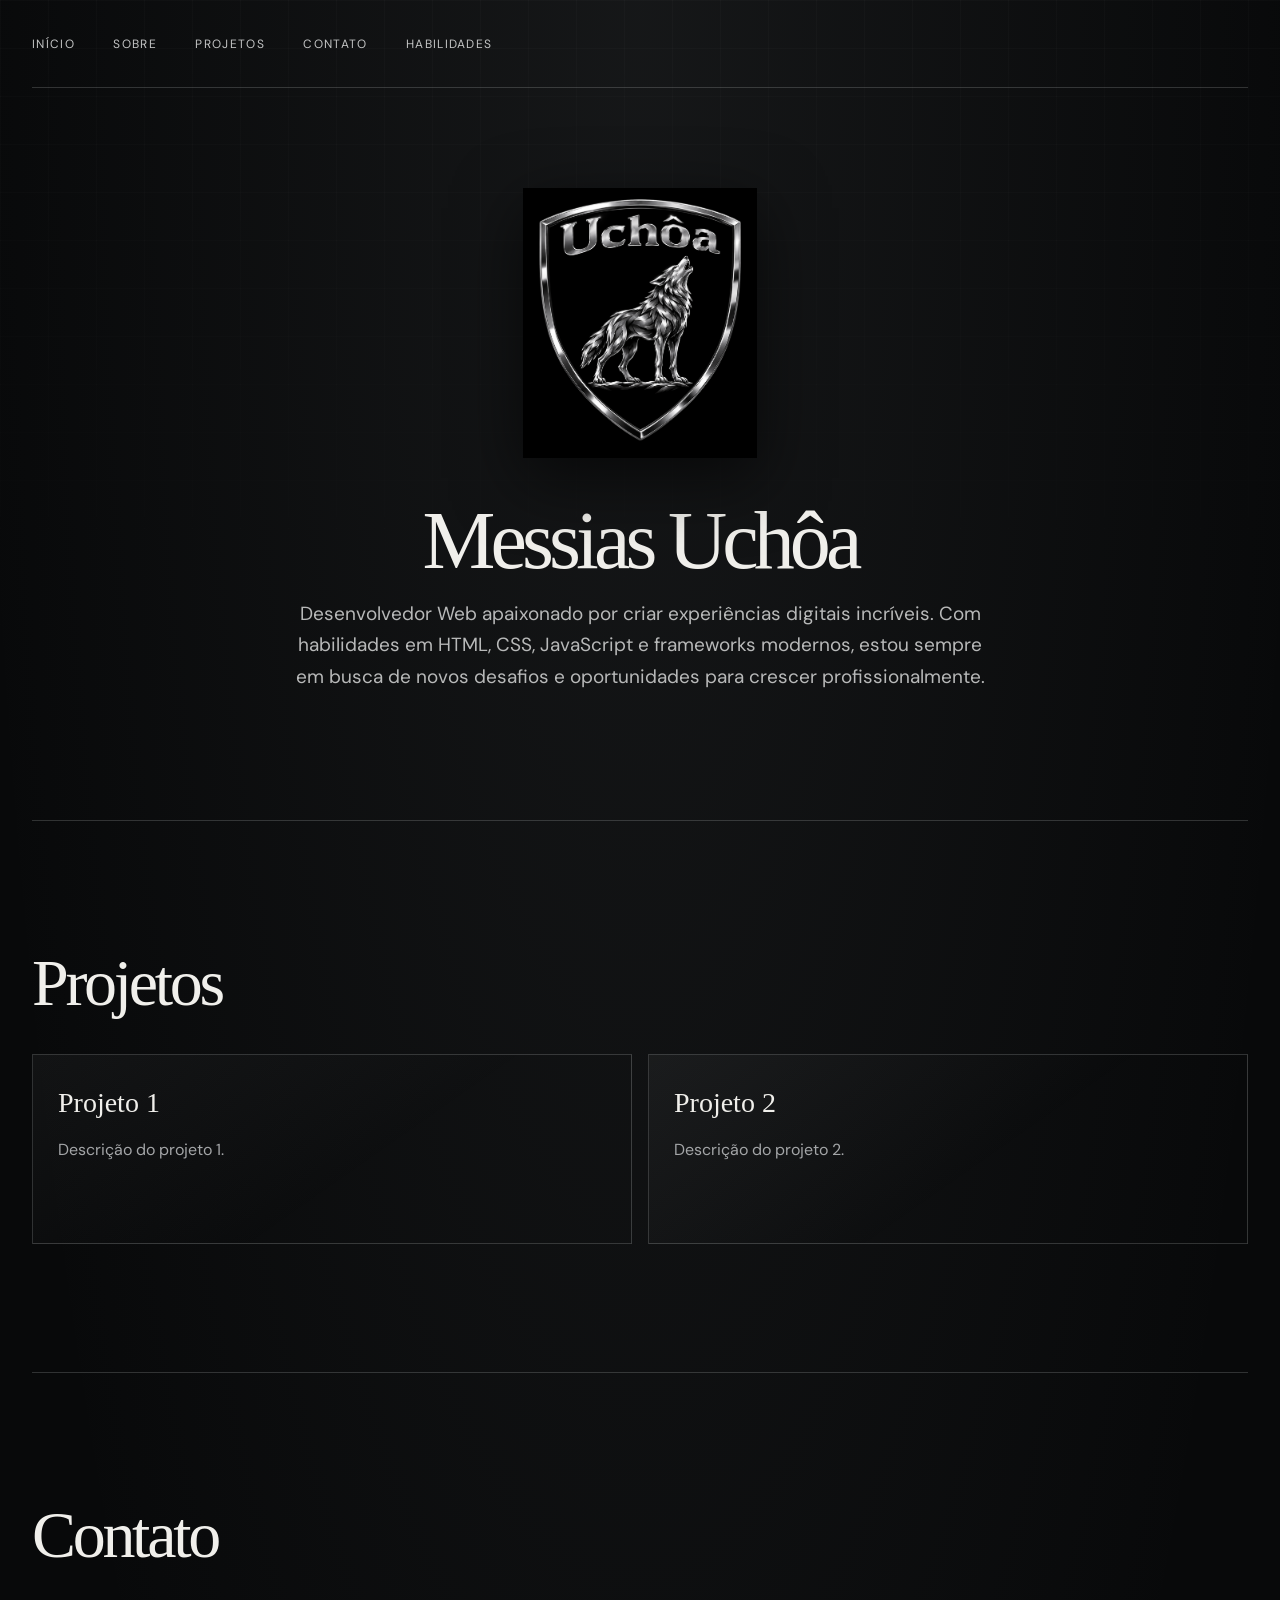
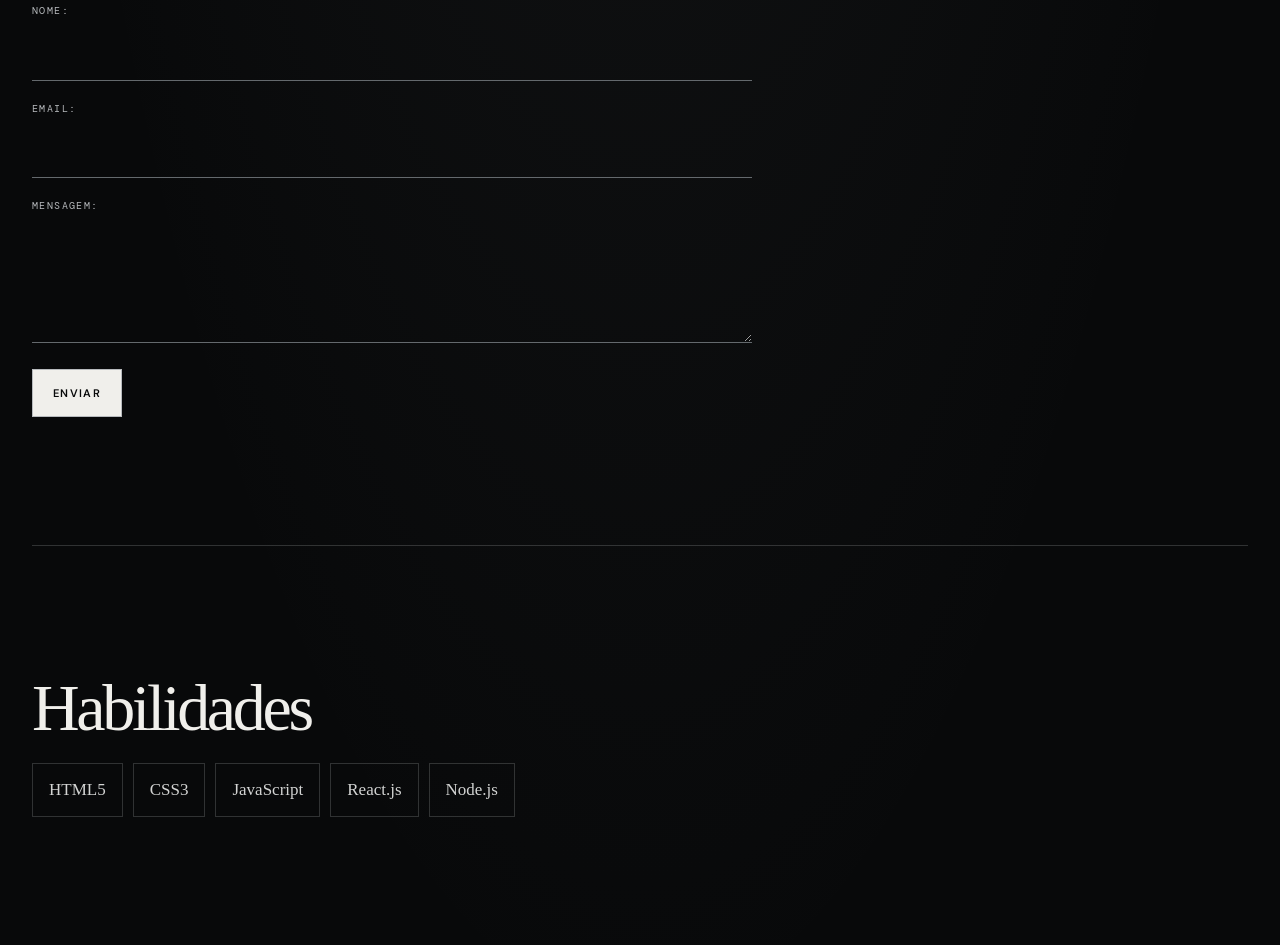
==== index.html @ 56f86faa "abc" ====
<!DOCTYPE html>
<html lang="pt">
<head>
    <meta charset="UTF-8">
    <meta name="viewport" content="width=device-width, initial-scale=1.0">
    <title>Messias Uchôa | Desenvolvedor Web | Portfólio</title>
    <link rel="stylesheet" href="style.css">
</head>
<body class="pagina-principal">
    <nav class="inicio">
        <ul>
            <li><a href="index.html">Início</a></li>
            <li><a href="sobre.html">Sobre</a></li>
            <li><a href="projetos.html">Projetos</a></li>
            <li><a href="contato.html">Contato</a></li>
            <li><a href="habilidades.html">Habilidades</a></li>
        </ul>
    </nav>

    <main>
        <img src="assets/Emblema de Lobo Cromado Uchôa.png" alt="Messias Uchôa" class="logo">
        <section class="sobre" id="sobre">
            <h1>Messias Uchôa</h1>
            <p>Desenvolvedor Web apaixonado por criar experiências digitais incríveis. Com habilidades em HTML, CSS, JavaScript e frameworks modernos, estou sempre em busca de novos desafios e oportunidades para crescer profissionalmente.</p>
        </section>

        <section class="projetos" id="projetos">
            <h2>Projetos</h2>
            <div class="projeto">
                <h3>Projeto 1</h3>
                <p>Descrição do projeto 1.</p>
            </div>
            <div class="projeto">
                <h3>Projeto 2</h3>
                <p>Descrição do projeto 2.</p>
            </div>
        </section>

        <section class="contato" id="contato">
            <h2>Contato</h2>
            <form action="#" method="post">
                <label for="nome">Nome:</label>
                <input type="text" id="nome" name="nome" required>

                <label for="email">Email:</label>
                <input type="email" id="email" name="email" required>

                <label for="mensagem">Mensagem:</label>
                <textarea id="mensagem" name="mensagem" required></textarea>

                <button type="submit">Enviar</button>
            </form>
        </section>

        <section class="habilidades" id="habilidades">
            <h2>Habilidades</h2>
            <ul>
                <li>HTML5</li>
                <li>CSS3</li>
                <li>JavaScript</li>
                <li>React.js</li>
                <li>Node.js</li>
            </ul>
        </section>
</body>
</html>
---- style.css ----
@import url('https://fonts.googleapis.com/css2?family=DM+Mono:wght@400;500&family=DM+Sans:wght@400;500;600;700&family=Mrs+Saint+Delafield&display=swap');

:root {
    color-scheme: dark;
    --ink: #08090a;
    --ink-soft: #111315;
    --paper: #f0efeb;
    --muted: #a4a6a8;
    --silver: #b7babd;
    --silver-dark: #64696d;
    --line: rgba(224, 227, 229, 0.19);
    --serif: Georgia, 'Times New Roman', serif;
    --sans: 'DM Sans', Arial, sans-serif;
    --mono: 'DM Mono', monospace;
    --script: 'Mrs Saint Delafield', 'Brush Script MT', cursive;
    --page-width: 1240px;
}

* {
    box-sizing: border-box;
}

html {
    scroll-behavior: smooth;
    scroll-padding-top: 100px;
}

body {
    margin: 0;
    min-width: 320px;
    background:
        radial-gradient(ellipse at 50% 0, rgba(160, 166, 170, 0.09), transparent 42rem),
        var(--ink);
    color: var(--paper);
    font-family: var(--sans);
    font-size: 16px;
    line-height: 1.65;
    -webkit-font-smoothing: antialiased;
}

body::before {
    position: fixed;
    z-index: -1;
    inset: 0;
    background-image: linear-gradient(rgba(255, 255, 255, 0.018) 1px, transparent 1px), linear-gradient(90deg, rgba(255, 255, 255, 0.018) 1px, transparent 1px);
    background-size: 48px 48px;
    content: '';
    mask-image: linear-gradient(to bottom, black, transparent 82%);
    pointer-events: none;
}

a {
    color: inherit;
    text-decoration: none;
}

button,
input,
textarea {
    font: inherit;
}

button,
a,
input,
textarea {
    -webkit-tap-highlight-color: transparent;
}

:focus-visible {
    outline: 2px solid var(--silver);
    outline-offset: 4px;
}

::selection {
    background: var(--silver);
    color: var(--ink);
}

.inicio,
.site-header {
    position: relative;
    z-index: 5;
    display: flex;
    width: min(calc(100% - 64px), var(--page-width));
    min-height: 88px;
    margin: 0 auto;
    align-items: center;
    justify-content: space-between;
    border-bottom: 1px solid var(--line);
}

.brand {
    display: inline-flex;
    align-items: center;
    gap: 12px;
    color: var(--paper);
    font-family: var(--serif);
    font-size: 17px;
    letter-spacing: 0.035em;
}

.brand-mark {
    display: grid;
    width: 35px;
    height: 35px;
    place-items: center;
    border: 1px solid var(--silver-dark);
    border-radius: 50%;
    color: var(--silver);
    font-family: var(--script);
    font-size: 27px;
    line-height: 1;
}

.inicio ul,
.site-nav ul {
    display: flex;
    margin: 0;
    padding: 0;
    align-items: center;
    gap: clamp(18px, 3vw, 40px);
    list-style: none;
}

.inicio a,
.site-nav a {
    position: relative;
    color: #c3c4c4;
    font-size: 12px;
    letter-spacing: 0.11em;
    text-transform: uppercase;
    transition: color 180ms ease;
}

.inicio a::after,
.site-nav a::after {
    position: absolute;
    right: 0;
    bottom: -8px;
    left: 0;
    height: 1px;
    background: var(--silver);
    content: '';
    transform: scaleX(0);
    transform-origin: left;
    transition: transform 220ms ease;
}

.inicio a:hover,
.site-nav a:hover,
.site-nav a[aria-current='page'] {
    color: var(--paper);
}

.inicio a:hover::after,
.site-nav a:hover::after,
.site-nav a[aria-current='page']::after {
    transform: scaleX(1);
}

.menu-toggle {
    display: none;
    width: 42px;
    height: 42px;
    padding: 10px;
    border: 1px solid var(--line);
    background: transparent;
    color: var(--paper);
    cursor: pointer;
}

.menu-toggle span {
    display: block;
    height: 1px;
    margin: 5px 0;
    background: currentColor;
}

main {
    width: min(calc(100% - 64px), var(--page-width));
    margin: 0 auto;
}

.hero {
    position: relative;
    display: grid;
    min-height: min(760px, calc(100svh - 88px));
    padding: 100px 0 84px;
    align-content: center;
    grid-template-columns: minmax(0, 1fr) minmax(240px, 0.62fr);
    align-items: center;
    gap: clamp(36px, 8vw, 120px);
}

.hero-copy {
    position: relative;
    z-index: 1;
    max-width: 740px;
}

.eyebrow,
.section-kicker,
.meta-label {
    color: var(--silver);
    font-family: var(--mono);
    font-size: 10px;
    letter-spacing: 0.2em;
    line-height: 1.7;
    text-transform: uppercase;
}

.eyebrow {
    display: flex;
    align-items: center;
    gap: 12px;
}

.eyebrow::before {
    width: 32px;
    height: 1px;
    background: var(--silver-dark);
    content: '';
}

h1,
h2,
h3,
p {
    margin-top: 0;
}

.hero h1 {
    max-width: 780px;
    margin: 24px 0 22px;
    font-family: var(--serif);
    font-size: clamp(54px, 8.3vw, 116px);
    font-weight: 400;
    letter-spacing: -0.065em;
    line-height: 0.95;
}

.hero h1 .script-word,
.script-word {
    display: inline-block;
    color: var(--silver);
    font-family: var(--script);
    font-size: 1.16em;
    font-weight: 400;
    letter-spacing: 0;
    line-height: 0.75;
}

.hero-lede {
    max-width: 540px;
    margin-bottom: 32px;
    color: #b8b9b9;
    font-size: clamp(15px, 1.5vw, 18px);
}

.hero-actions {
    display: flex;
    flex-wrap: wrap;
    align-items: center;
    gap: 14px;
}

.button {
    display: inline-flex;
    min-height: 48px;
    padding: 0 20px;
    align-items: center;
    justify-content: center;
    gap: 12px;
    border: 1px solid var(--silver);
    background: var(--paper);
    color: var(--ink);
    cursor: pointer;
    font-size: 11px;
    font-weight: 600;
    letter-spacing: 0.12em;
    text-transform: uppercase;
    transition: background 180ms ease, color 180ms ease, transform 180ms ease;
}

.button:hover {
    background: transparent;
    color: var(--paper);
    transform: translateY(-2px);
}

.button-secondary {
    background: transparent;
    color: var(--paper);
}

.button-secondary:hover {
    background: var(--paper);
    color: var(--ink);
}

.button-arrow {
    font-size: 16px;
    line-height: 1;
}

.hero-portrait {
    position: relative;
    display: grid;
    min-height: 360px;
    place-items: center;
}

.hero-portrait::before,
.hero-portrait::after {
    position: absolute;
    content: '';
}

.hero-portrait::before {
    inset: 4% 6%;
    border: 1px solid rgba(195, 199, 201, 0.48);
    clip-path: polygon(50% 0, 91% 15%, 100% 50%, 91% 85%, 50% 100%, 9% 85%, 0 50%, 9% 15%);
}

.hero-portrait::after {
    inset: 9% 11%;
    border: 1px solid rgba(195, 199, 201, 0.18);
    clip-path: polygon(50% 0, 91% 15%, 100% 50%, 91% 85%, 50% 100%, 9% 85%, 0 50%, 9% 15%);
}

.hero-portrait img {
    position: relative;
    z-index: 1;
    width: min(76%, 310px);
    max-height: 360px;
    object-fit: contain;
    filter: drop-shadow(0 22px 40px rgba(0, 0, 0, 0.68));
    animation: emblem-arrive 1.1s cubic-bezier(0.2, 0.7, 0.2, 1) both;
}

.portrait-caption {
    position: absolute;
    right: 0;
    bottom: 0;
    left: 0;
    color: var(--muted);
    font-family: var(--mono);
    font-size: 9px;
    letter-spacing: 0.14em;
    text-align: center;
    text-transform: uppercase;
}

.architectural-rule {
    display: grid;
    margin: 12px 0;
    align-items: center;
    grid-template-columns: 1fr auto 1fr;
    gap: 16px;
    color: var(--silver-dark);
}

.architectural-rule::before,
.architectural-rule::after {
    height: 1px;
    background: var(--line);
    content: '';
}

.architectural-rule span {
    font-family: var(--serif);
    font-size: 18px;
}

.content-section {
    padding: clamp(72px, 10vw, 132px) 0;
    border-top: 1px solid var(--line);
}

.section-heading {
    display: flex;
    margin-bottom: 42px;
    align-items: end;
    justify-content: space-between;
    gap: 24px;
}

.section-heading h2,
.page-heading h1 {
    margin: 10px 0 0;
    font-family: var(--serif);
    font-size: clamp(38px, 5.2vw, 66px);
    font-weight: 400;
    letter-spacing: -0.05em;
    line-height: 1.02;
}

.section-heading p {
    max-width: 390px;
    margin-bottom: 2px;
    color: var(--muted);
    font-size: 14px;
}

.intro-grid {
    display: grid;
    grid-template-columns: 0.7fr 1.3fr;
    gap: clamp(30px, 8vw, 112px);
}

.intro-aside {
    color: var(--silver);
    font-family: var(--script);
    font-size: 50px;
    line-height: 1;
}

.intro-copy {
    max-width: 690px;
    color: #c2c3c3;
    font-size: clamp(17px, 2vw, 22px);
    line-height: 1.7;
}

.intro-copy p:last-child {
    margin-bottom: 0;
}

.project-grid {
    display: grid;
    grid-template-columns: repeat(2, minmax(0, 1fr));
    gap: 18px;
}

.project-card {
    position: relative;
    display: flex;
    min-height: 290px;
    padding: 28px;
    flex-direction: column;
    justify-content: space-between;
    overflow: hidden;
    border: 1px solid var(--line);
    background: linear-gradient(145deg, rgba(202, 205, 207, 0.055), transparent 58%);
    transition: border-color 220ms ease, transform 220ms ease, background 220ms ease;
}

.project-card:hover {
    border-color: rgba(224, 227, 229, 0.5);
    background: linear-gradient(145deg, rgba(202, 205, 207, 0.11), transparent 64%);
    transform: translateY(-4px);
}

.project-index {
    color: var(--silver-dark);
    font-family: var(--mono);
    font-size: 11px;
    letter-spacing: 0.15em;
}

.project-card h3 {
    margin: 16px 0 8px;
    font-family: var(--serif);
    font-size: clamp(26px, 3vw, 36px);
    font-weight: 400;
}

.project-card p {
    max-width: 440px;
    margin: 0;
    color: var(--muted);
    font-size: 14px;
}

.project-tags {
    display: flex;
    margin-top: 24px;
    flex-wrap: wrap;
    gap: 8px;
}

.project-tags span {
    padding: 5px 9px;
    border: 1px solid var(--line);
    color: #b8b9b9;
    font-family: var(--mono);
    font-size: 9px;
    letter-spacing: 0.06em;
    text-transform: uppercase;
}

.skills-list {
    display: flex;
    padding: 0;
    flex-wrap: wrap;
    gap: 10px;
    list-style: none;
}

.skills-list li {
    padding: 12px 16px;
    border: 1px solid var(--line);
    color: #d3d4d3;
    font-family: var(--serif);
    font-size: 17px;
}

.contact-panel {
    display: grid;
    padding: clamp(28px, 6vw, 70px);
    border: 1px solid var(--line);
    background: linear-gradient(125deg, rgba(189, 193, 196, 0.09), transparent 55%);
    grid-template-columns: 1fr auto;
    align-items: center;
    gap: 28px;
}

.contact-panel h2 {
    max-width: 660px;
    margin: 10px 0 12px;
    font-family: var(--serif);
    font-size: clamp(35px, 5vw, 60px);
    font-weight: 400;
    letter-spacing: -0.05em;
    line-height: 1.04;
}

.contact-panel p {
    max-width: 480px;
    margin: 0;
    color: var(--muted);
}

.page-heading {
    max-width: 790px;
    padding: clamp(76px, 12vw, 150px) 0 58px;
}

.page-heading .lede {
    max-width: 590px;
    margin: 22px 0 0;
    color: #b8b9b9;
    font-size: 18px;
}

.page-heading h1 {
    font-size: clamp(54px, 8vw, 100px);
}

.detail-grid {
    display: grid;
    grid-template-columns: repeat(3, minmax(0, 1fr));
    gap: 14px;
}

.detail-card {
    padding: 24px;
    border: 1px solid var(--line);
}

.detail-card h3 {
    margin: 30px 0 10px;
    font-family: var(--serif);
    font-size: 25px;
    font-weight: 400;
}

.detail-card p {
    margin: 0;
    color: var(--muted);
    font-size: 14px;
}

.timeline {
    display: grid;
    gap: 0;
}

.timeline-item {
    display: grid;
    padding: 25px 0;
    border-top: 1px solid var(--line);
    grid-template-columns: 150px 1fr;
    gap: 26px;
}

.timeline-item .meta-label {
    padding-top: 5px;
}

.timeline-item h3 {
    margin-bottom: 8px;
    font-family: var(--serif);
    font-size: 24px;
    font-weight: 400;
}

.timeline-item p {
    max-width: 640px;
    margin: 0;
    color: var(--muted);
}

.contact-layout {
    display: grid;
    padding-bottom: 100px;
    grid-template-columns: minmax(0, 0.8fr) minmax(0, 1.2fr);
    gap: clamp(36px, 9vw, 120px);
}

.contact-note {
    max-width: 380px;
    color: #b8b9b9;
}

.contact-note .script-word {
    margin: 22px 0;
    font-size: 62px;
}

.contact-form {
    display: grid;
    gap: 20px;
}

.form-field {
    display: grid;
    gap: 8px;
}

.form-field label {
    color: var(--silver);
    font-family: var(--mono);
    font-size: 10px;
    letter-spacing: 0.14em;
    text-transform: uppercase;
}

.form-field input,
.form-field textarea {
    width: 100%;
    padding: 13px 0;
    border: 0;
    border-bottom: 1px solid var(--silver-dark);
    border-radius: 0;
    outline: 0;
    background: transparent;
    color: var(--paper);
    transition: border-color 180ms ease;
}

.form-field textarea {
    min-height: 126px;
    resize: vertical;
}

.form-field input:focus,
.form-field textarea:focus {
    border-color: var(--paper);
}

.form-field input::placeholder,
.form-field textarea::placeholder {
    color: #777b7e;
}

.form-actions {
    display: flex;
    align-items: center;
    flex-wrap: wrap;
    gap: 18px;
}

.form-status {
    min-height: 24px;
    margin: 0;
    color: var(--silver);
    font-size: 13px;
}

.site-footer {
    display: flex;
    width: min(calc(100% - 64px), var(--page-width));
    min-height: 100px;
    margin: 0 auto;
    align-items: center;
    justify-content: space-between;
    gap: 20px;
    border-top: 1px solid var(--line);
    color: var(--muted);
    font-family: var(--mono);
    font-size: 10px;
    letter-spacing: 0.08em;
}

.site-footer p {
    margin: 0;
}

.back-to-top {
    color: var(--paper);
    transition: color 180ms ease;
}

.back-to-top:hover {
    color: var(--silver);
}

[data-reveal] {
    transition: opacity 650ms ease, transform 650ms cubic-bezier(0.2, 0.7, 0.2, 1);
}

html.js [data-reveal] {
    opacity: 0;
    transform: translateY(18px);
}

html.js [data-reveal].is-visible {
    opacity: 1;
    transform: translateY(0);
}

.typing-caret {
    display: inline-block;
    width: 1px;
    height: 0.85em;
    margin-left: 5px;
    vertical-align: -0.02em;
    background: currentColor;
    animation: caret-blink 950ms step-end infinite;
}

@keyframes caret-blink {
    50% { opacity: 0; }
}

@keyframes emblem-arrive {
    from { opacity: 0; transform: translateY(14px) scale(0.97); }
    to { opacity: 1; transform: translateY(0) scale(1); }
}

@media (max-width: 760px) {
    .inicio,
    .site-header,
    main,
    .site-footer {
        width: min(calc(100% - 40px), var(--page-width));
    }

    .inicio,
    .site-header {
        min-height: 72px;
    }

    .menu-toggle {
        display: block;
    }

    .inicio ul,
    .site-nav ul {
        position: absolute;
        top: calc(100% + 1px);
        right: 0;
        left: 0;
        display: none;
        padding: 18px 20px;
        align-items: stretch;
        flex-direction: column;
        gap: 0;
        border: 1px solid var(--line);
        background: #101213;
    }

    .inicio ul.is-open,
    .site-nav ul.is-open {
        display: flex;
    }

    .inicio li,
    .site-nav li {
        padding: 11px 0;
    }

    .inicio a,
    .site-nav a {
        display: inline-block;
    }

    .hero {
        min-height: unset;
        padding: 88px 0 64px;
        grid-template-columns: 1fr;
        gap: 44px;
    }

    .hero-portrait {
        min-height: 270px;
        grid-row: 1;
    }

    .hero-portrait img {
        width: min(66%, 240px);
        max-height: 260px;
    }

    .hero-portrait::before {
        inset: 3% 13%;
    }

    .hero-portrait::after {
        inset: 8% 18%;
    }

    .hero-copy {
        grid-row: 2;
    }

    .hero h1 {
        font-size: clamp(54px, 13vw, 88px);
    }

    .section-heading {
        align-items: start;
        flex-direction: column;
    }

    .intro-grid,
    .contact-layout {
        grid-template-columns: 1fr;
    }

    .intro-aside {
        font-size: 42px;
    }

    .detail-grid {
        grid-template-columns: 1fr;
    }

    .contact-panel {
        grid-template-columns: 1fr;
    }
}

@media (max-width: 520px) {
    .project-grid {
        grid-template-columns: 1fr;
    }

    .project-card {
        min-height: 250px;
        padding: 22px;
    }

    .timeline-item {
        grid-template-columns: 1fr;
        gap: 10px;
    }

    .site-footer {
        min-height: 88px;
        align-items: flex-start;
        justify-content: center;
        flex-direction: column;
        gap: 8px;
    }

    .page-heading h1 {
        font-size: clamp(50px, 14vw, 72px);
    }
}

@media (prefers-reduced-motion: reduce) {
    *,
    *::before,
    *::after {
        scroll-behavior: auto !important;
        animation-duration: 0.01ms !important;
        animation-iteration-count: 1 !important;
        transition-duration: 0.01ms !important;
    }

    [data-reveal] {
        opacity: 1;
        transform: none;
    }
}

.pagina-principal main > .logo {
    display: block;
    width: min(250px, 58%);
    max-height: 270px;
    margin: clamp(54px, 9vw, 100px) auto 30px;
    object-fit: contain;
    filter: drop-shadow(0 20px 34px rgba(0, 0, 0, 0.62));
}

.pagina-principal main > .sobre {
    padding: 12px 0 clamp(76px, 10vw, 132px);
    text-align: center;
}

.pagina-principal .sobre h1 {
    margin-bottom: 16px;
    font-family: var(--serif);
    font-size: clamp(48px, 7vw, 82px);
    font-weight: 400;
    letter-spacing: -0.06em;
    line-height: 1;
}

.pagina-principal .sobre p {
    max-width: 700px;
    margin: 0 auto;
    color: #b8b9b9;
    font-size: clamp(16px, 2vw, 19px);
}

.pagina-principal .projetos {
    display: grid;
    padding: clamp(72px, 10vw, 132px) 0;
    border-top: 1px solid var(--line);
    grid-template-columns: repeat(2, minmax(0, 1fr));
    gap: 16px;
}

.pagina-principal .projetos > h2,
.pagina-principal .contato > h2,
.pagina-principal .habilidades > h2 {
    margin: 0 0 22px;
    font-family: var(--serif);
    font-size: clamp(38px, 5.2vw, 66px);
    font-weight: 400;
    letter-spacing: -0.05em;
    line-height: 1.02;
}

.pagina-principal .projetos > h2 {
    grid-column: 1 / -1;
}

.pagina-principal .projeto {
    min-height: 190px;
    padding: 25px;
    border: 1px solid var(--line);
    background: linear-gradient(145deg, rgba(202, 205, 207, 0.055), transparent 58%);
    transition: border-color 220ms ease, transform 220ms ease;
}

.pagina-principal .projeto:hover {
    border-color: rgba(224, 227, 229, 0.5);
    transform: translateY(-4px);
}

.pagina-principal .projeto h3 {
    margin: 0 0 10px;
    font-family: var(--serif);
    font-size: 28px;
    font-weight: 400;
}

.pagina-principal .projeto p {
    margin: 0;
    color: var(--muted);
}

.pagina-principal .contato,
.pagina-principal .habilidades {
    padding: clamp(72px, 10vw, 132px) 0;
    border-top: 1px solid var(--line);
}

.pagina-principal .contato form {
    display: grid;
    max-width: 720px;
    gap: 8px;
}

.pagina-principal .contato label {
    margin-top: 12px;
    color: var(--silver);
    font-family: var(--mono);
    font-size: 10px;
    letter-spacing: 0.14em;
    text-transform: uppercase;
}

.pagina-principal .contato input,
.pagina-principal .contato textarea {
    width: 100%;
    padding: 13px 0;
    border: 0;
    border-bottom: 1px solid var(--silver-dark);
    border-radius: 0;
    outline: 0;
    background: transparent;
    color: var(--paper);
}

.pagina-principal .contato input:focus,
.pagina-principal .contato textarea:focus {
    border-color: var(--paper);
}

.pagina-principal .contato textarea {
    min-height: 120px;
}

.pagina-principal .contato button {
    width: fit-content;
    min-height: 48px;
    margin-top: 18px;
    padding: 0 20px;
    border: 1px solid var(--silver);
    background: var(--paper);
    color: var(--ink);
    cursor: pointer;
    font-size: 11px;
    font-weight: 600;
    letter-spacing: 0.12em;
    text-transform: uppercase;
    transition: background 180ms ease, color 180ms ease;
}

.pagina-principal .contato button:hover {
    background: transparent;
    color: var(--paper);
}

.pagina-principal .habilidades ul {
    display: flex;
    margin: 0;
    padding: 0;
    flex-wrap: wrap;
    gap: 10px;
    list-style: none;
}

.pagina-principal .habilidades li {
    padding: 12px 16px;
    border: 1px solid var(--line);
    color: #d3d4d3;
    font-family: var(--serif);
    font-size: 17px;
}

@media (max-width: 760px) {
    .pagina-principal .inicio {
        min-height: 72px;
        height: auto;
        padding-block: 12px;
        flex-wrap: wrap;
        row-gap: 12px;
    }

    .pagina-principal .inicio ul {
        position: static;
        display: flex;
        flex-basis: 100%;
        padding: 0;
        flex-direction: row;
        flex-wrap: wrap;
        justify-content: flex-start;
        gap: 8px 14px;
        border: 0;
        background: transparent;
    }

    .pagina-principal .inicio li {
        padding: 0;
    }

    .pagina-principal .inicio a {
        font-size: 9px;
    }
}

@media (max-width: 520px) {
    .pagina-principal .projetos {
        grid-template-columns: 1fr;
    }

    .pagina-principal .projetos > h2 {
        grid-column: auto;
    }
}
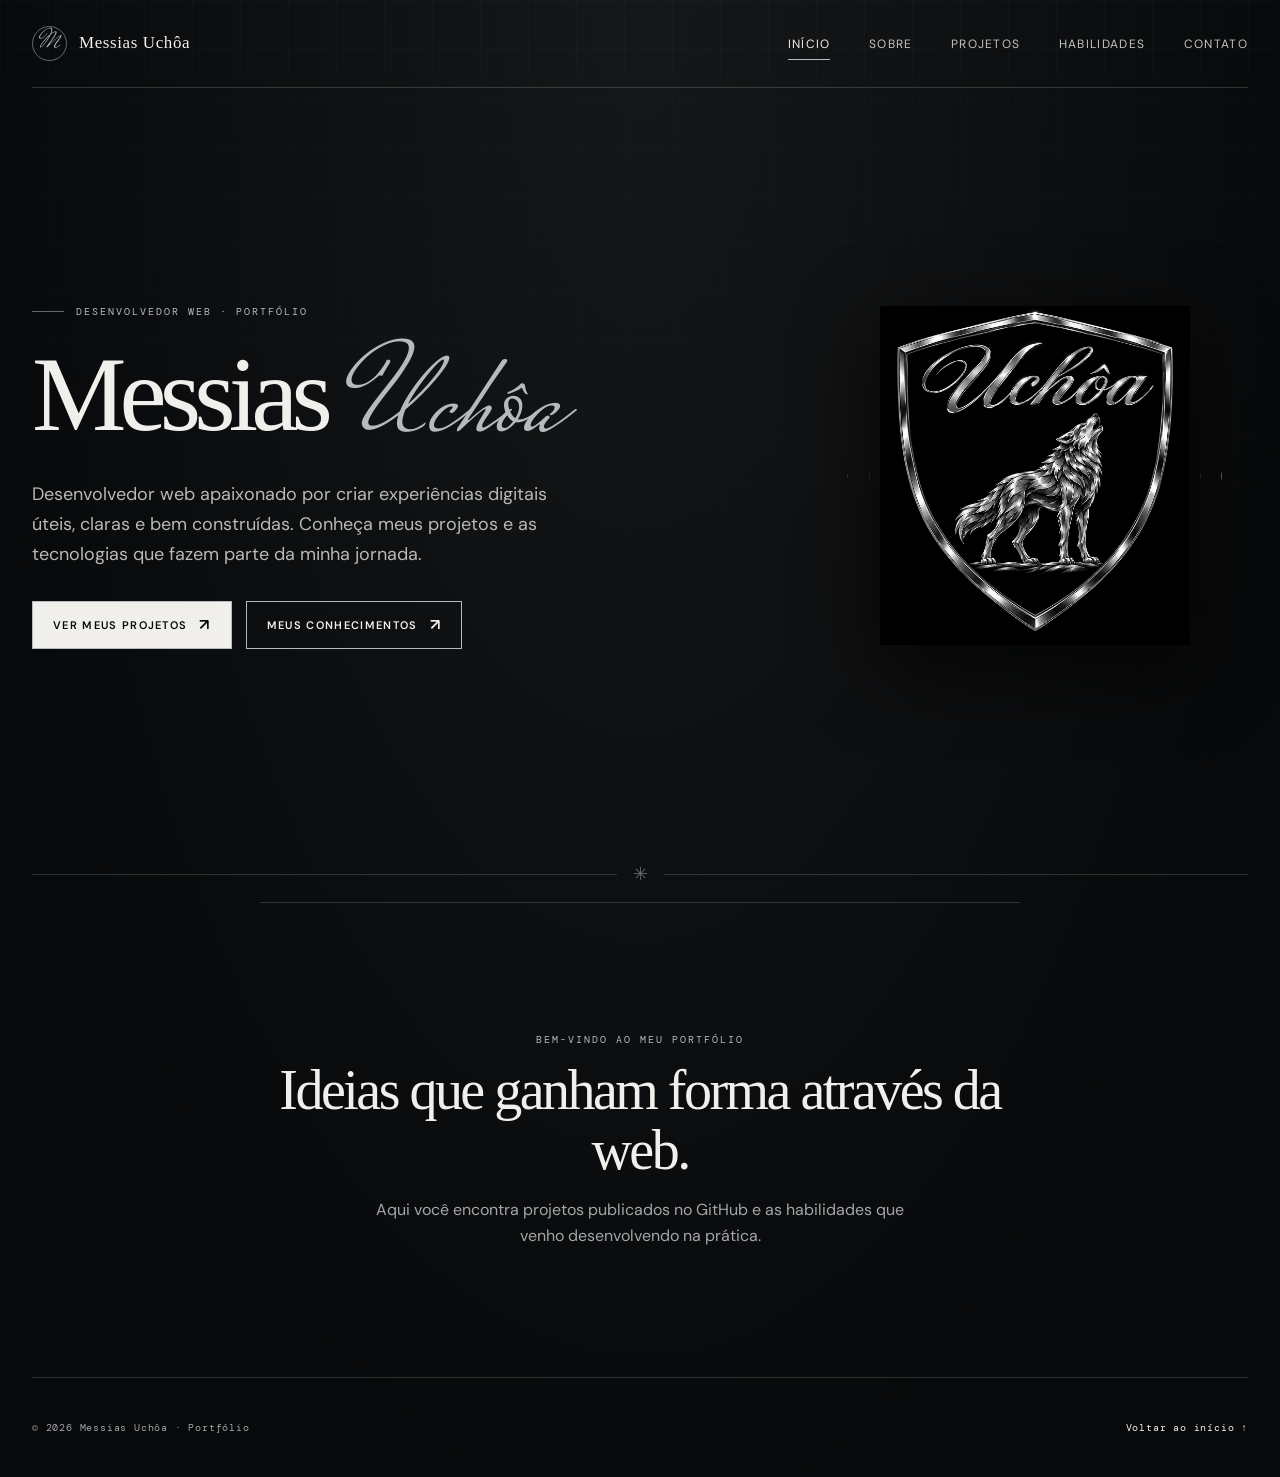
==== commit 0915f7e6: "portifolio final" ====
--- a/index.html
+++ b/index.html
@@ -1,66 +1,53 @@
 <!DOCTYPE html>
-<html lang="pt">
+<html lang="pt-BR">
 <head>
     <meta charset="UTF-8">
     <meta name="viewport" content="width=device-width, initial-scale=1.0">
-    <title>Messias Uchôa | Desenvolvedor Web | Portfólio</title>
+    <meta name="theme-color" content="#08090a">
+    <meta name="description" content="Portfólio de Messias Uchôa, desenvolvedor web. Conheça meus projetos e habilidades.">
+    <title>Messias Uchôa | Desenvolvedor Web</title>
+    <link rel="preconnect" href="https://fonts.googleapis.com">
+    <link rel="preconnect" href="https://fonts.gstatic.com" crossorigin>
     <link rel="stylesheet" href="style.css">
+    <script src="script.js" defer></script>
 </head>
-<body class="pagina-principal">
-    <nav class="inicio">
-        <ul>
-            <li><a href="index.html">Início</a></li>
-            <li><a href="sobre.html">Sobre</a></li>
-            <li><a href="projetos.html">Projetos</a></li>
-            <li><a href="contato.html">Contato</a></li>
-            <li><a href="habilidades.html">Habilidades</a></li>
-        </ul>
-    </nav>
-
+<body>
+    <header class="site-header" id="top">
+        <a class="brand" href="index.html" aria-label="Messias Uchôa, página inicial"><span class="brand-mark" aria-hidden="true">M</span><span>Messias Uchôa</span></a>
+        <button class="menu-toggle" type="button" aria-label="Abrir menu" aria-expanded="false" aria-controls="site-menu" data-menu-toggle><span></span><span></span></button>
+        <nav class="site-nav" aria-label="Navegação principal">
+            <ul id="site-menu" data-site-menu>
+                <li><a href="index.html" aria-current="page">Início</a></li>
+                <li><a href="sobre.html">Sobre</a></li>
+                <li><a href="projetos.html">Projetos</a></li>
+                <li><a href="habilidades.html">Habilidades</a></li>
+                <li><a href="contatos.html">Contato</a></li>
+            </ul>
+        </nav>
+    </header>
     <main>
-        <img src="assets/Emblema de Lobo Cromado Uchôa.png" alt="Messias Uchôa" class="logo">
-        <section class="sobre" id="sobre">
-            <h1>Messias Uchôa</h1>
-            <p>Desenvolvedor Web apaixonado por criar experiências digitais incríveis. Com habilidades em HTML, CSS, JavaScript e frameworks modernos, estou sempre em busca de novos desafios e oportunidades para crescer profissionalmente.</p>
-        </section>
-
-        <section class="projetos" id="projetos">
-            <h2>Projetos</h2>
-            <div class="projeto">
-                <h3>Projeto 1</h3>
-                <p>Descrição do projeto 1.</p>
+        <section class="hero" aria-labelledby="home-title">
+            <div class="hero-copy" data-reveal>
+                <p class="eyebrow">Desenvolvedor web · Portfólio</p>
+                <h1 id="home-title">Messias <span class="script-word">Uchôa</span></h1>
+                <p class="hero-lede">Desenvolvedor web apaixonado por criar experiências digitais úteis, claras e bem construídas. Conheça meus projetos e as tecnologias que fazem parte da minha jornada.</p>
+                <div class="hero-actions">
+                    <a class="button" href="projetos.html">Ver meus projetos <span class="button-arrow" aria-hidden="true">↗</span></a>
+                    <a class="button button-secondary" href="habilidades.html">Meus conhecimentos <span class="button-arrow" aria-hidden="true">↗</span></a>
+                </div>
             </div>
-            <div class="projeto">
-                <h3>Projeto 2</h3>
-                <p>Descrição do projeto 2.</p>
+            <div class="hero-portrait" data-reveal>
+                <img src="assets/Brasão Uchôa com Lobo Uivante.png" alt="Brasão Uchôa com lobo uivante">
+                <p class="portrait-caption">Tecnologia, prática e aprendizado contínuo</p>
             </div>
         </section>
-
-        <section class="contato" id="contato">
-            <h2>Contato</h2>
-            <form action="#" method="post">
-                <label for="nome">Nome:</label>
-                <input type="text" id="nome" name="nome" required>
-
-                <label for="email">Email:</label>
-                <input type="email" id="email" name="email" required>
-
-                <label for="mensagem">Mensagem:</label>
-                <textarea id="mensagem" name="mensagem" required></textarea>
-
-                <button type="submit">Enviar</button>
-            </form>
+        <div class="architectural-rule" aria-hidden="true"><span>✳</span></div>
+        <section class="content-section home-intro" data-reveal>
+            <p class="section-kicker">Bem-vindo ao meu portfólio</p>
+            <h2>Ideias que ganham forma através da web.</h2>
+            <p>Aqui você encontra projetos publicados no GitHub e as habilidades que venho desenvolvendo na prática.</p>
         </section>
-
-        <section class="habilidades" id="habilidades">
-            <h2>Habilidades</h2>
-            <ul>
-                <li>HTML5</li>
-                <li>CSS3</li>
-                <li>JavaScript</li>
-                <li>React.js</li>
-                <li>Node.js</li>
-            </ul>
-        </section>
+    </main>
+    <footer class="site-footer"><p>© 2026 Messias Uchôa · Portfólio</p><a class="back-to-top" href="#top">Voltar ao início ↑</a></footer>
 </body>
-</html>+</html>
--- a/style.css
+++ b/style.css
@@ -707,6 +707,27 @@
     color: var(--silver);
 }
 
+.home-intro {
+    max-width: 760px;
+    margin: 0 auto;
+    text-align: center;
+}
+
+.home-intro h2 {
+    margin: 12px 0 16px;
+    font-family: var(--serif);
+    font-size: clamp(32px, 5vw, 56px);
+    font-weight: 400;
+    letter-spacing: -0.045em;
+    line-height: 1.08;
+}
+
+.home-intro > p:last-child {
+    max-width: 560px;
+    margin: 0 auto;
+    color: var(--muted);
+}
+
 [data-reveal] {
     transition: opacity 650ms ease, transform 650ms cubic-bezier(0.2, 0.7, 0.2, 1);
 }
